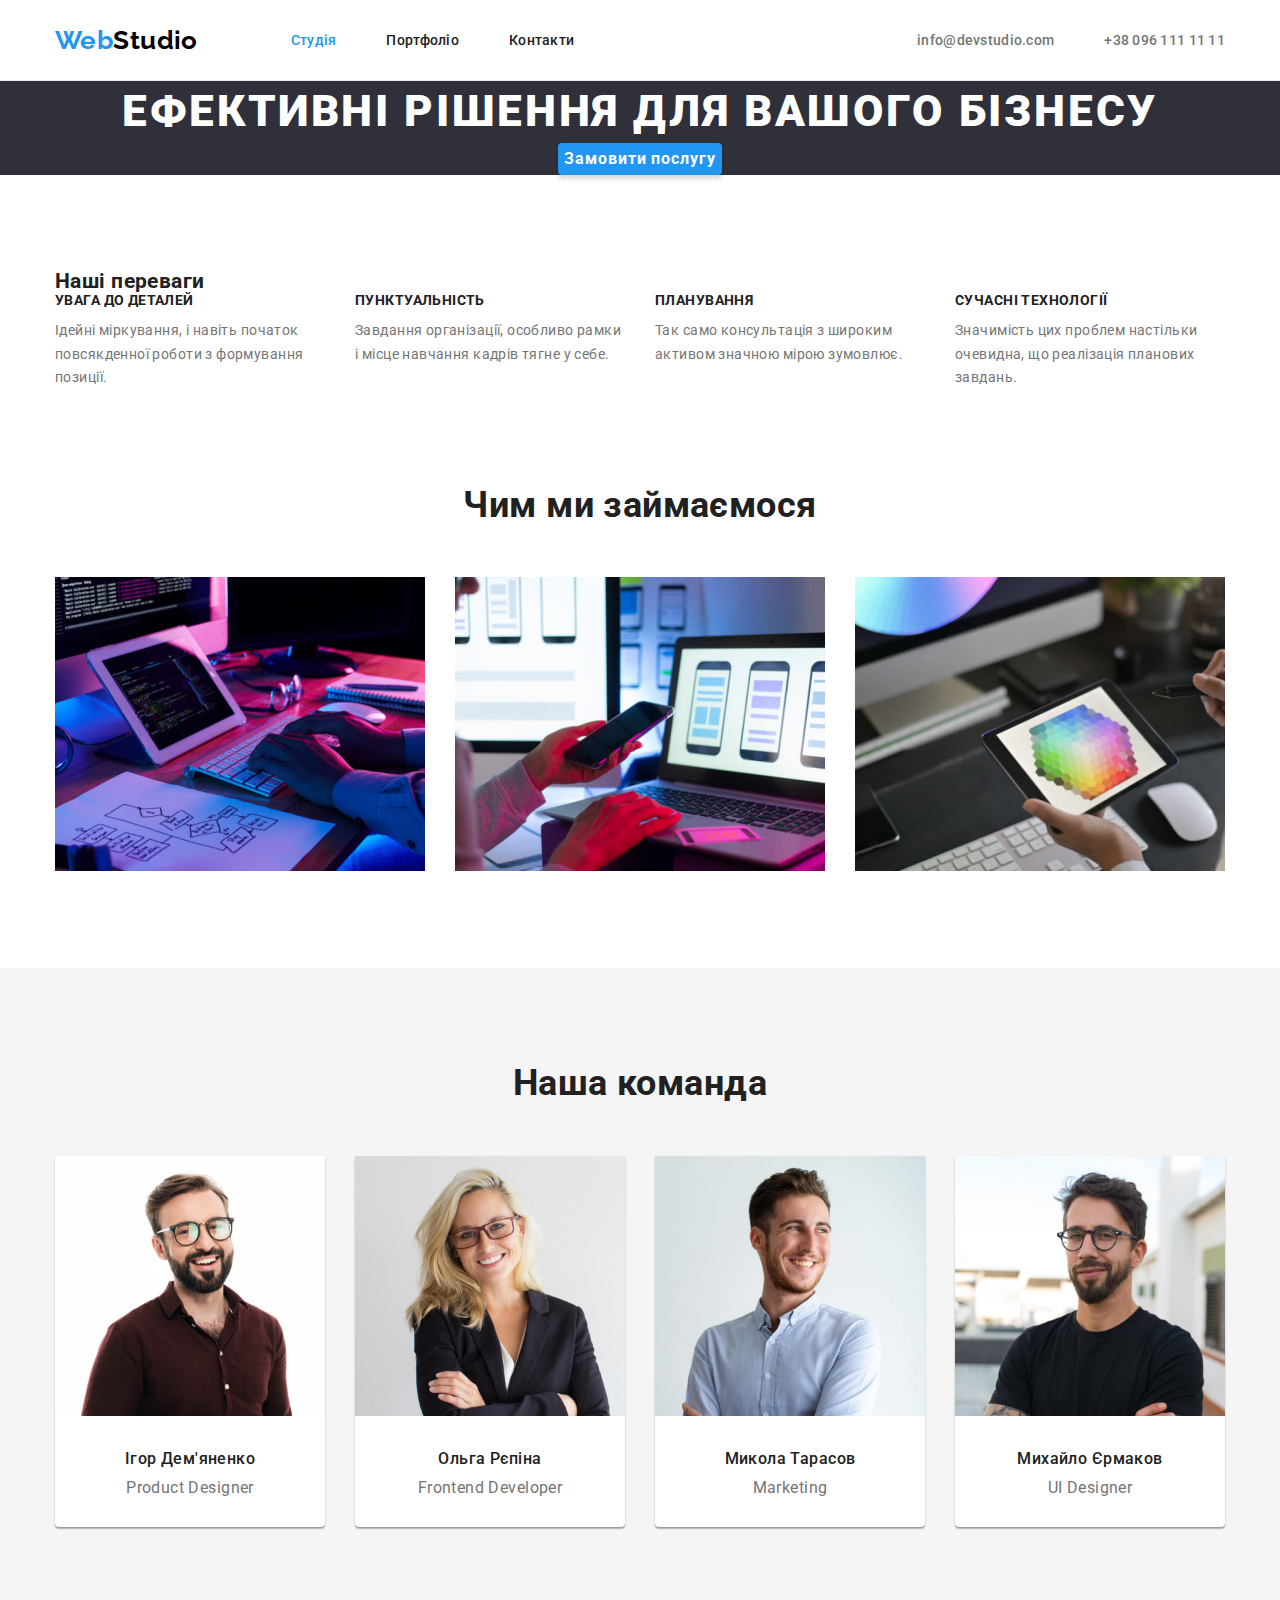
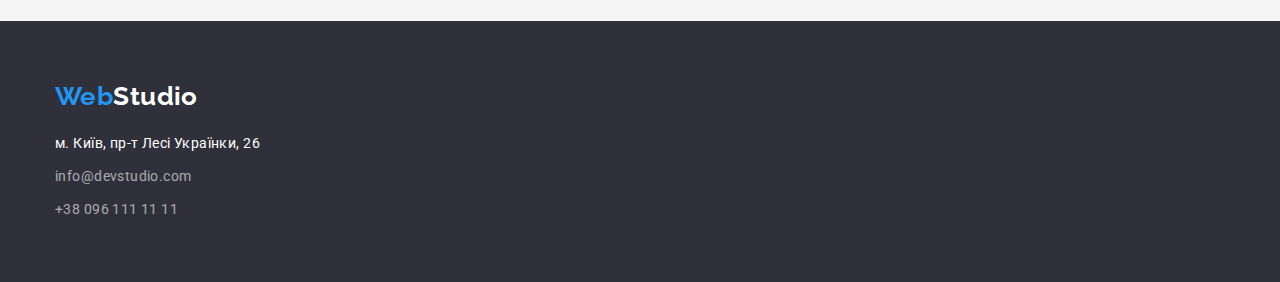
==== index.html @ 799aaf5b "Додає стилі для геометрії" ====
<!doctype html>
<html lang="uk">

<head>
  <meta charset="utf-8">
  <meta name="viewport" content="width=device-width, initial-scale=1.0">
  <title>WebStudio</title>
  <link rel="preconnect" href="https://fonts.googleapis.com">
  <link rel="preconnect" href="https://fonts.gstatic.com" crossorigin>
  <link href="https://fonts.googleapis.com/css2?family=Raleway:wght@700&family=Roboto:wght@400;500;700;900&display=swap"
    rel="stylesheet">
  <link rel="stylesheet" href="https://cdnjs.cloudflare.com/ajax/libs/modern-normalize/1.1.0/modern-normalize.min.css">
  <link rel="stylesheet" href="./css/styles.css">
</head>

<body>
  <header class="header">
    <div class="header__body container">
      <nav class="header__menu menu">
        <a class="header__logo logo" href="./index.html" lang="en"><span>Web</span>Studio</a>
        <ul class="menu__list">
          <li class="menu__item">
            <a class="menu__link active" href="./index.html">Студія</a>
          </li>
          <li class="menu__item">
            <a class="menu__link" href="./portfolio.html">Портфоліо</a>
          </li>
          <li class="menu__item">
            <a class="menu__link" href="">Контакти</a>
          </li>
        </ul>
      </nav>
      <ul class="header__contacts">
        <li>
          <a href="mailto:info@devstudio.com">info@devstudio.com</a>
        </li>
        <li>
          <a href="tel:+380961111111">+38 096 111 11 11</a>
        </li>
      </ul>
    </div>
  </header>

  <main class="main">
    <section class="hero">
      <h1 class="hero__title">Ефективні рішення для вашого бізнесу</h1>
      <button class="hero__btn" type="button">Замовити послугу</button>
    </section>
    <section class="advantages section">
      <div class="container">
        <h2 class="title-hidden">Наші переваги</h2>
        <ul class="advantages__list">
          <li class="advantages__item">
            <h3>Увага до деталей</h3>
            <p>
              Ідейні міркування, і навіть початок повсякденної роботи з
              формування позиції.
            </p>
          </li>
          <li class="advantages__item">
            <h3>Пунктуальність</h3>
            <p>
              Завдання організації, особливо рамки і місце навчання кадрів тягне
              у себе.
            </p>
          </li>
          <li class="advantages__item">
            <h3>Планування</h3>
            <p>
              Так само консультація з широким активом значною мірою зумовлює.
            </p>
          </li>
          <li class="advantages__item">
            <h3>Сучасні технології</h3>
            <p>
              Значимість цих проблем настільки очевидна, що реалізація планових
              завдань.
            </p>
          </li>
        </ul>
      </div>
    </section>
    <section class="activity section">
      <div class="container">
        <h2 class="section__title">Чим ми займаємося</h2>
        <ul class="activity__gallery">
          <li class="activity__item">
            <img src="./images/activity1.jpg" alt="процес роботи" width="370">
          </li>
          <li class="activity__item">
            <img src="./images/activity2.jpg" alt="процес роботи" width="370">
          </li>
          <li class="activity__item">
            <img src="./images/activity3.jpg" alt="процес роботи" width="370">
          </li>
        </ul>
      </div>
    </section>
    <section class="team section">
      <div class="container">
        <h2 class="section__title">Наша команда</h2>
        <ul class="team__list">
          <li class="team__card">
            <img src="./images/worker1.jpg" alt="світлина Ігора Дем'яненка" width="270">
            <h3 class="team__title">Ігор Дем'яненко</h3>
            <p class="team__function" lang="en">Product Designer</p>
          </li>
          <li class="team__card">
            <img src="./images/worker2.jpg" alt="світлина Ольги Рєпіної" width="270">
            <h3 class="team__title">Ольга Рєпіна</h3>
            <p class="team__function" lang="en">Frontend Developer</p>
          </li>
          <li class="team__card">
            <img src="./images/worker3.jpg" alt="світлина Миколи Тарасова" width="270">
            <h3 class="team__title">Микола Тарасов</h3>
            <p class="team__function" lang="en">Marketing</p>
          </li>
          <li class="team__card">
            <img src="./images/worker4.jpg" alt="світлина Михайла Єрмакова" width="270">
            <h3 class="team__title">Михайло Єрмаков</h3>
            <p class="team__function" lang="en">UI Designer</p>
          </li>
        </ul>
      </div>
    </section>
  </main>

  <footer class="footer">
    <div class="container">
      <a class="footer__logo logo" href="./index.html" lang="en"><span>Web</span>Studio</a>
      <address class="footer__contacts">
        <p class="footer__address">м. Київ, пр-т Лесі Українки, 26</p>
        <ul class="footer__contacts-list">
          <li>
            <a href="mailto:info@devstudio.com">info@devstudio.com</a>
          </li>
          <li>
            <a href="tel:+380961111111">+38 096 111 11 11</a>
          </li>
        </ul>
      </address>
    </div>
  </footer>
</body>

</html>
---- css/styles.css ----
/*=============== VARIABLES CSS ===============*/
:root {
  /*========== Colors ==========*/
  --primary-title-color: #212121;
  --primary-text-color: #757575;
  --white-color: #ffffff;
  --transparent-white-color: rgba(255, 255, 255, .6);
  --black-color: #000000;
  --accent-color: #2196f3;
  --dark-bgc: #2f303a;
  --main-bgc: #f5f5f5;
  --hero-btn-active: #188ce8;
  --filter-btn-color: #f5f4fa;
  --border-color: #ececec;
  --portfolio-border-color: #eeeeee;

  /*========== Font and typography ==========*/
  --primary-font: 'Roboto', sans-serif;
  --secondary-font:'Raleway', sans-serif;
}

/*=============== BASE ===============*/
h1,
h2,
h3,
h4,
h5,
h6,
p {
  margin-top: 0;
  margin-bottom: 0;
}

ul { 
  list-style: none;
  margin-top: 0;
  margin-bottom: 0;
  padding-left: 0;
}

a { text-decoration: none; }

body {
  font-family: var(--primary-font);
  letter-spacing: 0.03em;
  font-size: 14px;
  color: var(--primary-title-color);
}

/*=============== REUSABLE CSS CLASSES ===============*/
.container {
  width: 1200px;
  margin-right: auto;
  margin-left: auto;
  padding-inline: 15px;
}

.section {
  padding-top: 94px;
  padding-bottom: 94px;
}

.section__title {
  margin-bottom: 50px;
  font-weight: 700;
  font-size: 36px;
  line-height: 1.2;
  text-align: center;
}

.logo {
  font-family: var(--secondary-font);
  font-weight: 700;
  font-size: 26px;
  line-height: 1.2;
  color: var(--black-color);
}

.logo span { color: var(--accent-color); }

/*=============== HEADER & NAV ===============*/
.header { border-bottom: 1px solid var(--border-color); }

.header__body {
  display: flex;
  align-items: center;
  padding-top: 25px;
  padding-bottom: 24px;
}

.header__logo {
  margin-right: 93px;
}

.header__menu {
  display: flex;
  align-items: center;
}

.menu__list {
  display: flex;
} 

.menu__link {
  font-weight: 500;
  line-height: 1.1;
  letter-spacing: 0.02em;
  color: inherit;
}

.menu__item:not(:last-child) {
  margin-right: 50px;
}

.menu__link.active,
.menu__link:hover,
.menu__link:focus {
  color: var(--accent-color);
}

.header__contacts {
  display: flex;
  margin-left: auto;
}

.header__contacts > li:not(:last-child) {
  margin-right: 50px;
}

.header__contacts a {
  font-weight: 500;
  line-height: 1.1;
  letter-spacing: 0.02em;
  color: var(--primary-text-color);
}

.header__contacts a:hover,
.header__contacts a:focus {
  color: var(--accent-color);
}

/*=============== HERO ===============*/
.hero { 
  text-align: center;
  background-color: var(--dark-bgc); 
}

.hero__title {
  font-weight: 900;
  font-size: 44px;
  line-height: 1.4;
  letter-spacing: 0.06em;
  text-transform: uppercase;
  color: var(--white-color);
}

.hero__btn {
  font-family: inherit;
  font-weight: 700;
  font-size: 16px;
  line-height: 1.9;
  letter-spacing: 0.06em;
  color: var(--white-color);
  background-color: var(--accent-color);
  border-style: none;
  box-shadow: 0px 4px 4px rgba(0, 0, 0, 0.15);
  border-radius: 4px;
  cursor: pointer;
}

.hero__btn:hover,
.hero__btn:focus {
  background-color: var(--hero-btn-active);
}

/*=============== ADVANTAGES ===============*/
.advantages__list {
  display: flex;
}

.advantages__item {
  width: calc((100% - 90px) / 4);
}

.advantages__item:not(:last-child) {
  margin-right: 30px;
}

.advantages__item > h3 {
  margin-bottom: 10px;
  font-weight: 700;
  font-size: 14px;
  line-height: 1.1;
  text-transform: uppercase;
}

.advantages__item > p {
  line-height: 1.7;
  color: var(--primary-text-color);
}

/*=============== ACTIVITY ===============*/
.activity { padding-top: 0; }

.activity__gallery {
  display: flex;
  flex-wrap: wrap;
}

.activity__item { width: calc((100% - 60px) / 3); }

.activity__item:not(:nth-child(3n)) { margin-right: 30px; }
/*=============== TEAM ===============*/
.team { background-color: var(--main-bgc); }

.team__list { display: flex; }

.team__card {
  padding-bottom: 30px;
  background-color: var(--white-color);
  box-shadow: 0px 1px 3px rgba(0, 0, 0, 0.12), 0px 1px 1px rgba(0, 0, 0, 0.14), 0px 2px 1px rgba(0, 0, 0, 0.2);
  border-radius: 0px 0px 4px 4px;
  cursor: pointer;
}

.team__card:hover { filter: drop-shadow(0px 4px 4px rgba(0, 0, 0, 0.25)); }

.team__card { width: calc((100% - 90px) / 4); }

.team__card:not(:last-child) { margin-right: 30px; }

.team__card img { margin-bottom: 30px; }

.team__title {
  margin-bottom: 10px;
  font-weight: 500;
  font-size: 16px;
  line-height: 1.2;
  text-align: center;
}

.team__function {
  font-size: 16px;
  line-height: 1.2;
  text-align: center;
  color: var(--primary-text-color);
}

/*=============== FOOTER ===============*/
.footer { 
  padding-block: 60px;
  background-color: var(--dark-bgc); 
}

.footer__logo { 
  display: block;
  margin-bottom: 20px;
  color: var(--white-color); 
}

.footer__address,
.footer__contacts-list a {
  font-style: normal;
  line-height: 1.7;
}

.footer__address { 
  margin-bottom: 9px;
  color: var(--white-color); 
}

.footer__contacts-list a {
  display: block;
  color: var(--transparent-white-color);
}

.footer__contacts-list li:first-child a { margin-bottom: 9px; }

.footer__contacts-list a:hover,
.footer__contacts-list a:focus {
  color: var(--accent-color);
}

/*=============== PORTFOLIO ===============*/
.portfolio__filter-list { 
  display: flex; 
  justify-content: center;
  margin-bottom: 50px;
}

.portfolio__filter-item:not(:last-child) .portfolio__filter-btn { margin-right: 8px; }

.portfolio__filter-btn {
  padding: 6px 22px;
  font-family: inherit;
  font-weight: 500;
  font-size: 16px;
  line-height: 1.6;
  background-color: var(--filter-btn-color);
  border: none;
  border-radius: 4px;
  cursor: pointer;
}

.portfolio__filter-btn.active {
  color: var(--white-color);
  background-color: var(--accent-color);
  box-shadow: 0px 3px 1px rgba(0, 0, 0, .1), 0px 1px 2px rgba(0, 0, 0, .08), 0px 2px 2px rgba(0, 0, 0, .12);
}

.portfolio__filter-btn:hover,
.portfolio__filter-btn:focus {
  color: var(--white-color);
  background-color: var(--accent-color);
  filter: drop-shadow(0px 4px 4px rgba(0, 0, 0, 0.25));
}

.portfolio__list {
  display: flex;
  flex-wrap: wrap;
}

.portfolio__item { width: calc((100% - 60px) / 3); }

.portfolio__item:not(:nth-child(3n)) { margin-right: 30px; }

.portfolio__item:not(:nth-last-child(-n + 3)) { margin-bottom: 30px; }

.portfolio__link img { display: block; }

.portfolio__description-box { 
  padding: 20px 24px; 
  border: 1px solid var(--portfolio-border-color);
}

.portfolio__description-box > h3 {
  margin-bottom: 4px;
  font-weight: 700;
  font-size: 18px;
  line-height: 2;
  letter-spacing: 0.06em;
  color: var(--primary-title-color);
}

.portfolio__description-box > p {
  font-size: 16px;
  line-height: 1.9;
  color: var(--primary-text-color);
}
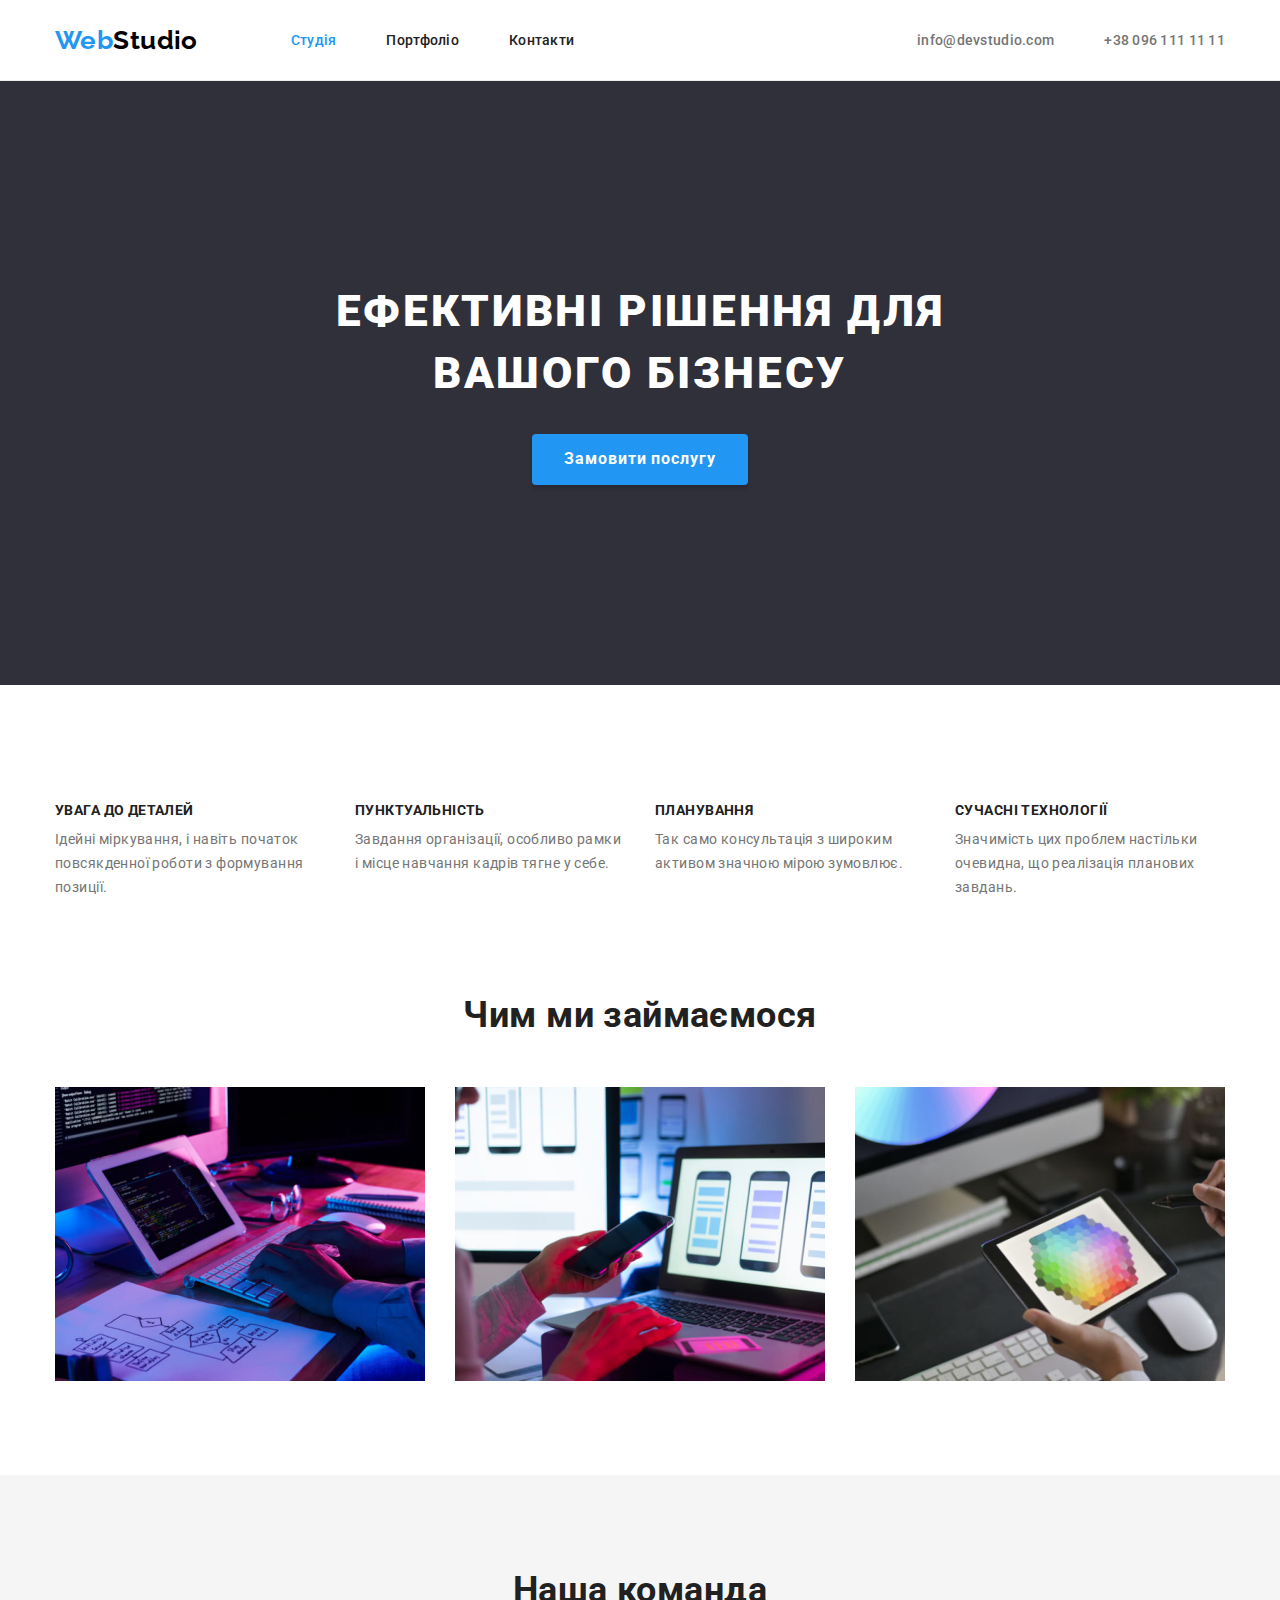
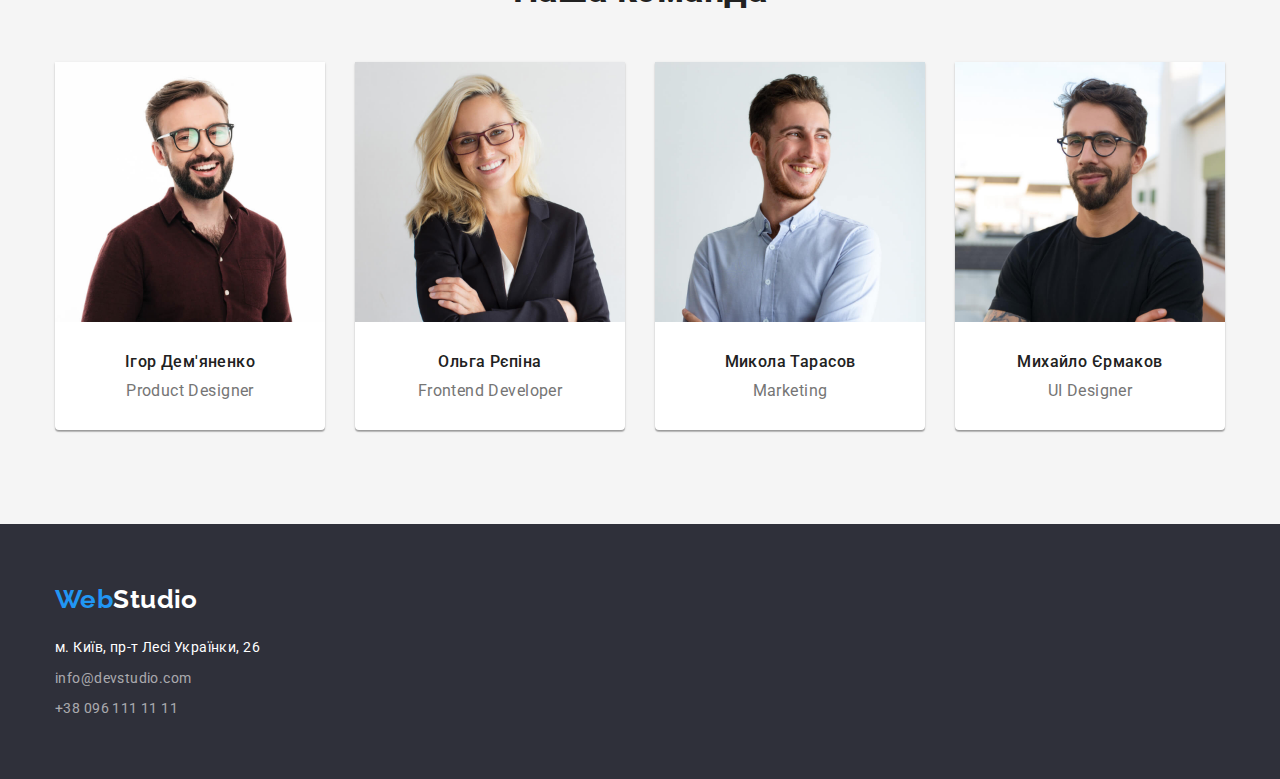
==== commit 877cd6c0: "Корегування css" ====
--- a/index.html
+++ b/index.html
@@ -102,23 +102,31 @@
         <ul class="team__list">
           <li class="team__card">
             <img src="./images/worker1.jpg" alt="світлина Ігора Дем'яненка" width="270">
-            <h3 class="team__title">Ігор Дем'яненко</h3>
-            <p class="team__function" lang="en">Product Designer</p>
+            <div class="team__description">
+              <h3 class="team__title">Ігор Дем'яненко</h3>
+              <p class="team__function" lang="en">Product Designer</p>
+            </div>
           </li>
           <li class="team__card">
             <img src="./images/worker2.jpg" alt="світлина Ольги Рєпіної" width="270">
-            <h3 class="team__title">Ольга Рєпіна</h3>
-            <p class="team__function" lang="en">Frontend Developer</p>
+            <div class="team__description">
+              <h3 class="team__title">Ольга Рєпіна</h3>
+              <p class="team__function" lang="en">Frontend Developer</p>
+            </div>
           </li>
           <li class="team__card">
             <img src="./images/worker3.jpg" alt="світлина Миколи Тарасова" width="270">
-            <h3 class="team__title">Микола Тарасов</h3>
-            <p class="team__function" lang="en">Marketing</p>
+            <div class="team__description">
+              <h3 class="team__title">Микола Тарасов</h3>
+              <p class="team__function" lang="en">Marketing</p>
+            </div>
           </li>
           <li class="team__card">
             <img src="./images/worker4.jpg" alt="світлина Михайла Єрмакова" width="270">
-            <h3 class="team__title">Михайло Єрмаков</h3>
-            <p class="team__function" lang="en">UI Designer</p>
+            <div class="team__description">
+              <h3 class="team__title">Михайло Єрмаков</h3>
+              <p class="team__function" lang="en">UI Designer</p>
+            </div>
           </li>
         </ul>
       </div>
--- a/css/styles.css
+++ b/css/styles.css
@@ -40,6 +40,12 @@
 
 a { text-decoration: none; }
 
+img {
+  display: block;
+  max-width: 100%;
+  height: auto;
+}
+
 body {
   font-family: var(--primary-font);
   letter-spacing: 0.03em;
@@ -52,7 +58,8 @@
   width: 1200px;
   margin-right: auto;
   margin-left: auto;
-  padding-inline: 15px;
+  padding-right: 15px;
+  padding-left: 15px;
 }
 
 .section {
@@ -78,14 +85,18 @@
 
 .logo span { color: var(--accent-color); }
 
+.title-hidden { visibility: hidden; }
+
 /*=============== HEADER & NAV ===============*/
-.header { border-bottom: 1px solid var(--border-color); }
-
-.header__body {
-  display: flex;
-  align-items: center;
+.header { 
   padding-top: 25px;
   padding-bottom: 24px;
+  border-bottom: 1px solid var(--border-color); 
+}
+
+.header__body {
+  display: flex;
+  align-items: center;
 }
 
 .header__logo {
@@ -141,11 +152,17 @@
 
 /*=============== HERO ===============*/
 .hero { 
+  padding-top: 200px;
+  padding-bottom: 200px;
   text-align: center;
   background-color: var(--dark-bgc); 
 }
 
 .hero__title {
+  max-width: 696px;
+  margin-right: auto;
+  margin-left: auto;
+  margin-bottom: 30px;
   font-weight: 900;
   font-size: 44px;
   line-height: 1.4;
@@ -155,6 +172,7 @@
 }
 
 .hero__btn {
+  padding: 10px 32px;
   font-family: inherit;
   font-weight: 700;
   font-size: 16px;
@@ -216,7 +234,6 @@
 .team__list { display: flex; }
 
 .team__card {
-  padding-bottom: 30px;
   background-color: var(--white-color);
   box-shadow: 0px 1px 3px rgba(0, 0, 0, 0.12), 0px 1px 1px rgba(0, 0, 0, 0.14), 0px 2px 1px rgba(0, 0, 0, 0.2);
   border-radius: 0px 0px 4px 4px;
@@ -229,7 +246,10 @@
 
 .team__card:not(:last-child) { margin-right: 30px; }
 
-.team__card img { margin-bottom: 30px; }
+.team__description { 
+  padding-top: 30px;
+  padding-bottom: 30px;
+}
 
 .team__title {
   margin-bottom: 10px;
@@ -261,20 +281,21 @@
 .footer__address,
 .footer__contacts-list a {
   font-style: normal;
-  line-height: 1.7;
 }
 
 .footer__address { 
   margin-bottom: 9px;
+  line-height: 1.7;
   color: var(--white-color); 
 }
 
 .footer__contacts-list a {
   display: block;
+  line-height: 1.5;
   color: var(--transparent-white-color);
 }
 
-.footer__contacts-list li:first-child a { margin-bottom: 9px; }
+.footer__contacts-list li:first-child { margin-bottom: 9px; }
 
 .footer__contacts-list a:hover,
 .footer__contacts-list a:focus {
@@ -288,7 +309,7 @@
   margin-bottom: 50px;
 }
 
-.portfolio__filter-item:not(:last-child) .portfolio__filter-btn { margin-right: 8px; }
+.portfolio__filter-item:not(:last-child) { margin-right: 8px; }
 
 .portfolio__filter-btn {
   padding: 6px 22px;
@@ -326,8 +347,6 @@
 
 .portfolio__item:not(:nth-last-child(-n + 3)) { margin-bottom: 30px; }
 
-.portfolio__link img { display: block; }
-
 .portfolio__description-box { 
   padding: 20px 24px; 
   border: 1px solid var(--portfolio-border-color);
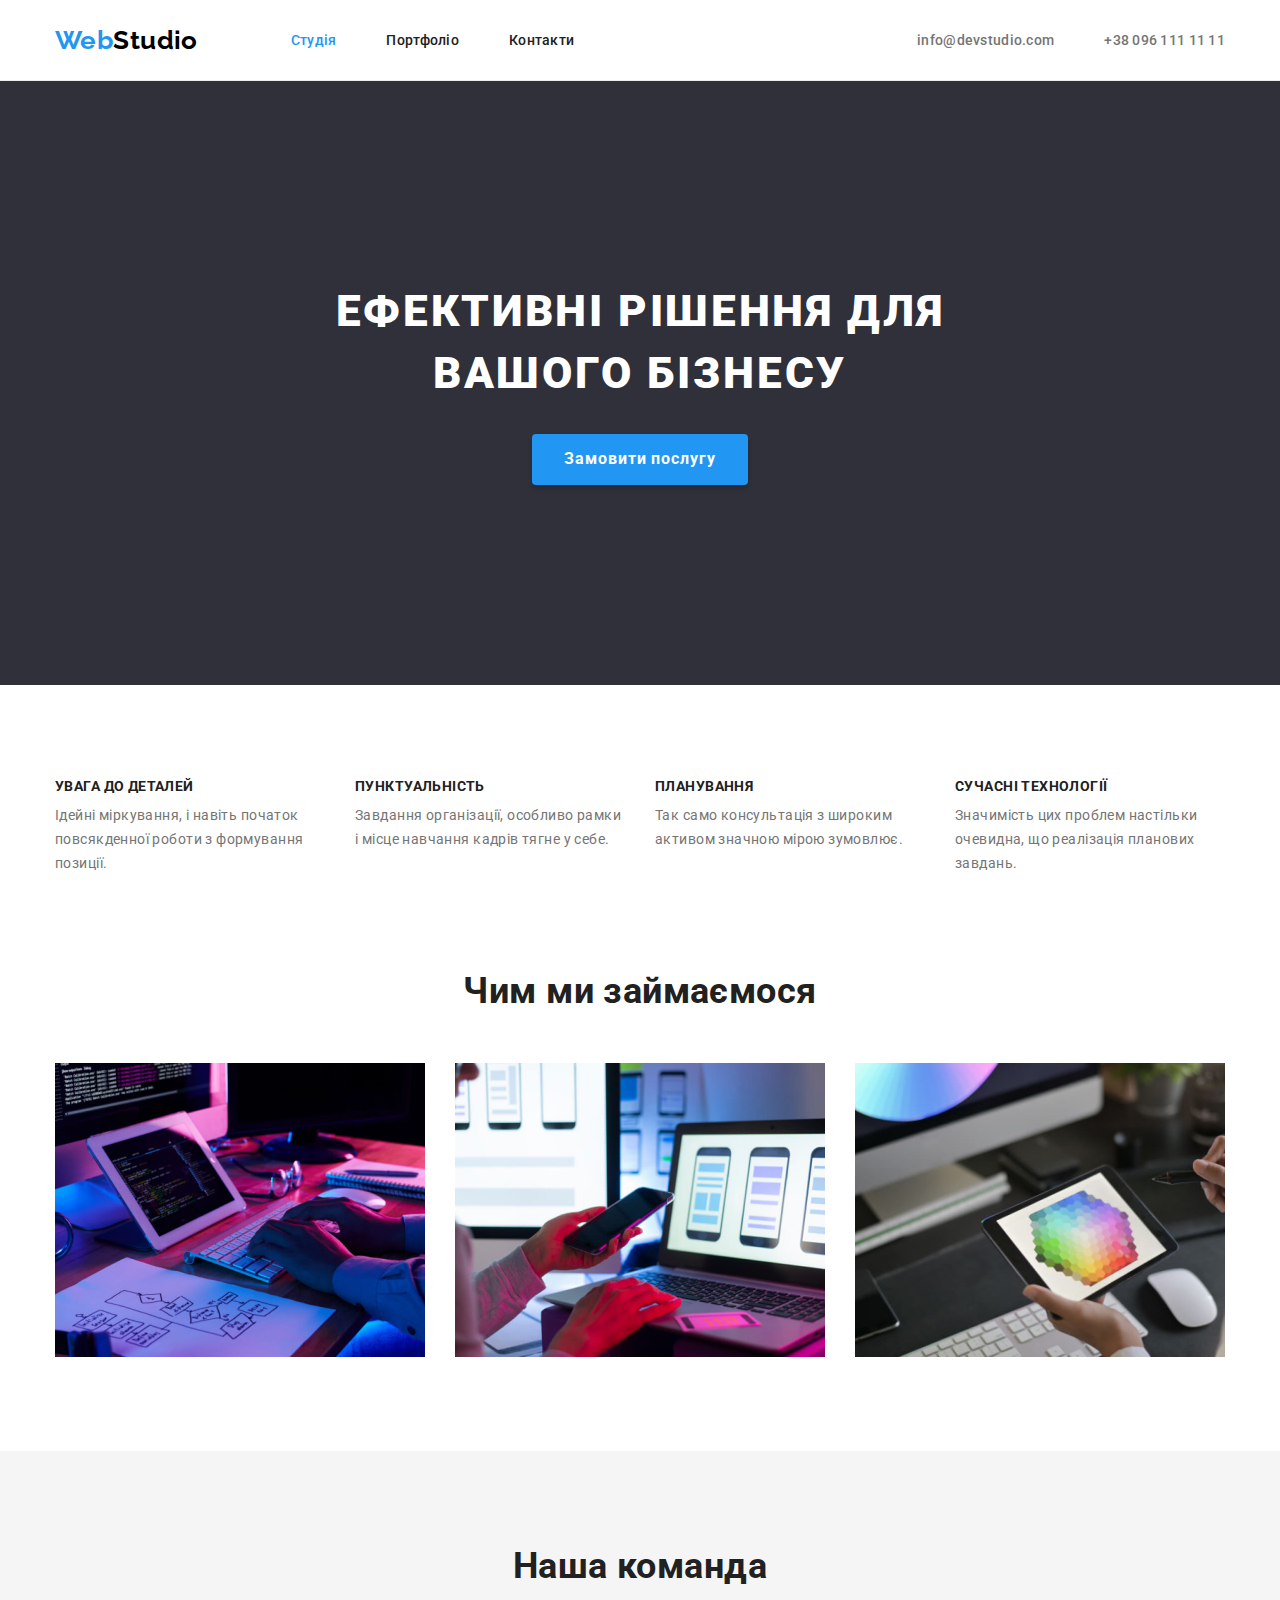
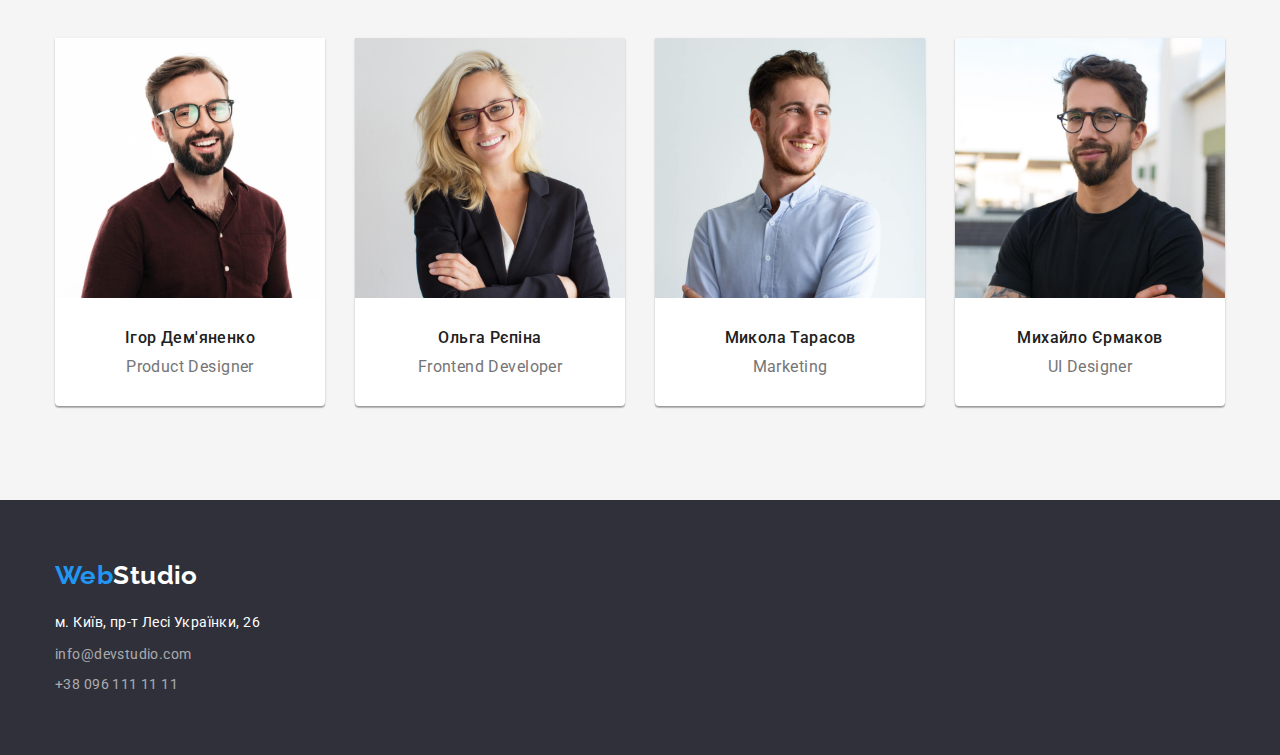
==== commit ea624d9c: "Додає клас visually-hidden" ====
--- a/index.html
+++ b/index.html
@@ -48,7 +48,7 @@
     </section>
     <section class="advantages section">
       <div class="container">
-        <h2 class="title-hidden">Наші переваги</h2>
+        <h2 class="visually-hidden">Наші переваги</h2>
         <ul class="advantages__list">
           <li class="advantages__item">
             <h3>Увага до деталей</h3>
--- a/css/styles.css
+++ b/css/styles.css
@@ -85,7 +85,16 @@
 
 .logo span { color: var(--accent-color); }
 
-.title-hidden { visibility: hidden; }
+.visually-hidden { 
+  position: absolute;
+  width: 1px;
+  height: 1px;
+  margin: -1px;
+  padding: 0;
+  overflow: hidden;
+  border: 0;
+  clip: rect(0 0 0 0);
+}
 
 /*=============== HEADER & NAV ===============*/
 .header { 
